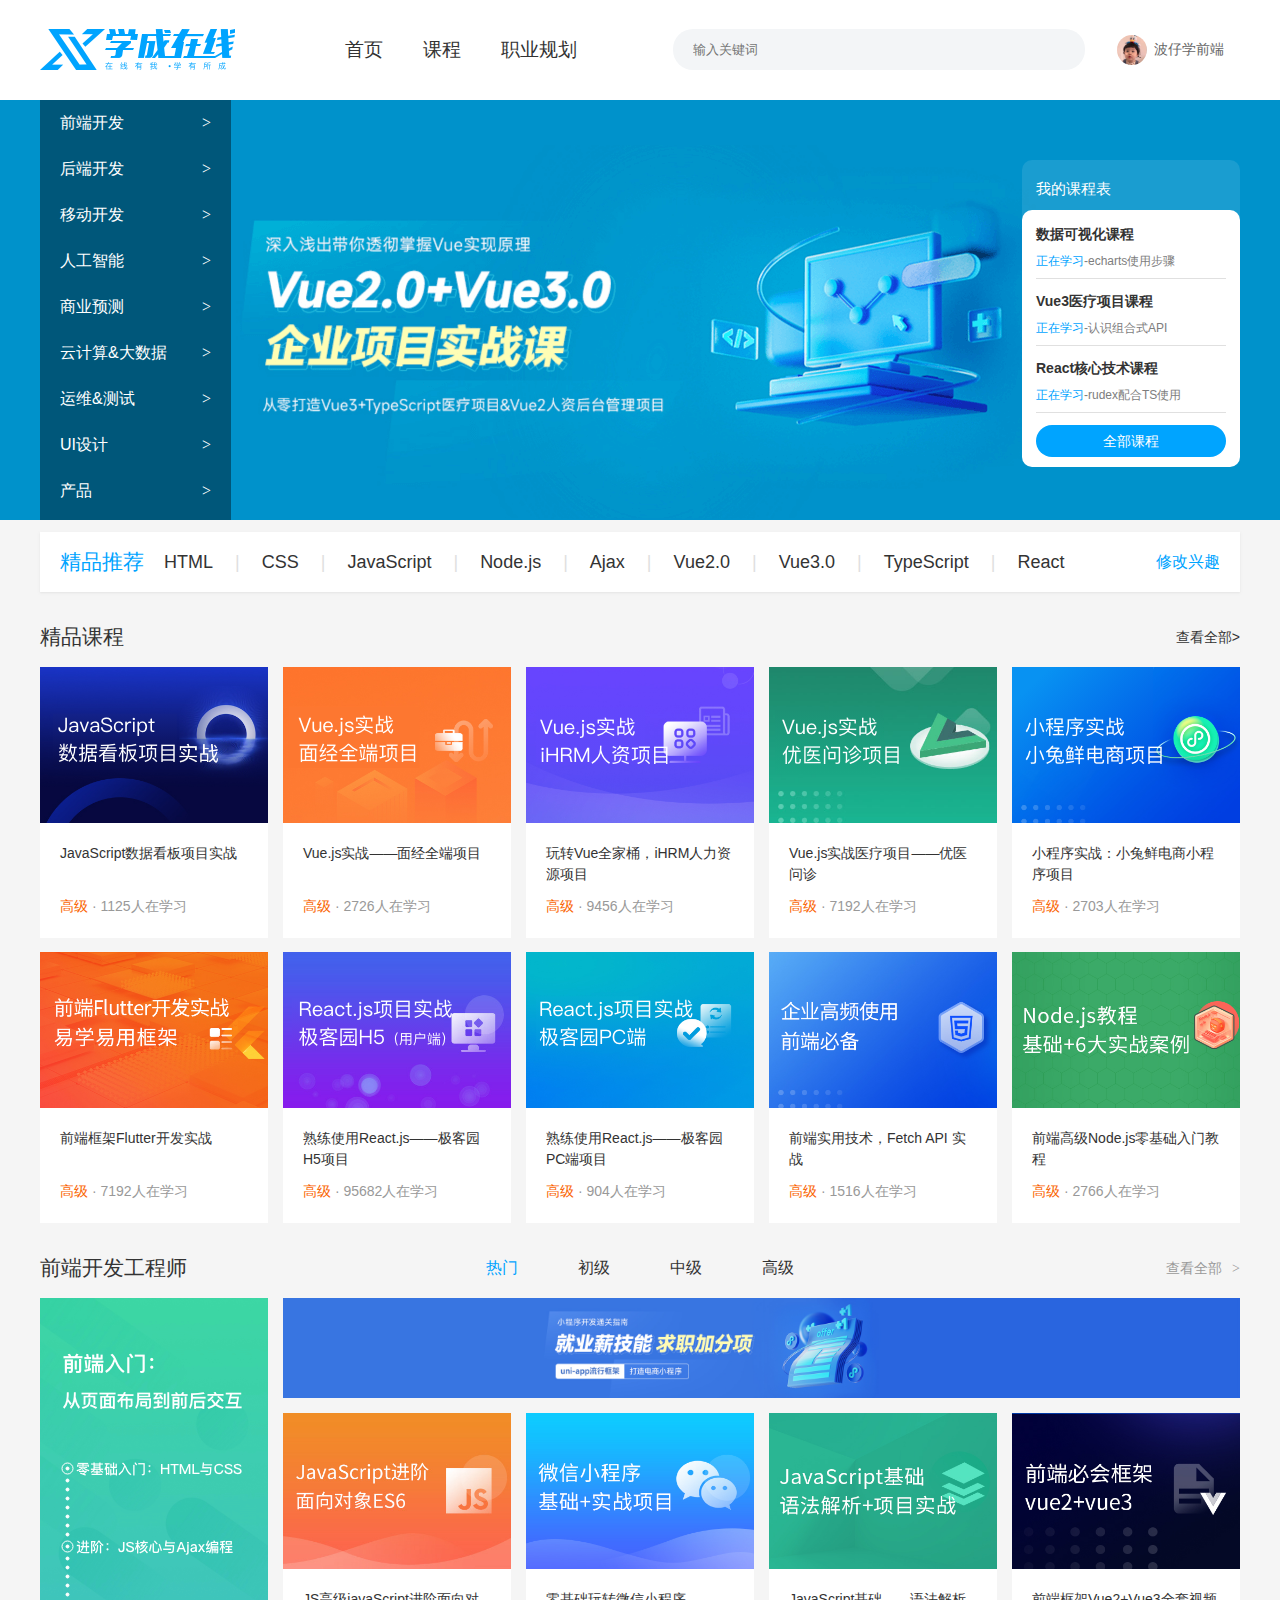
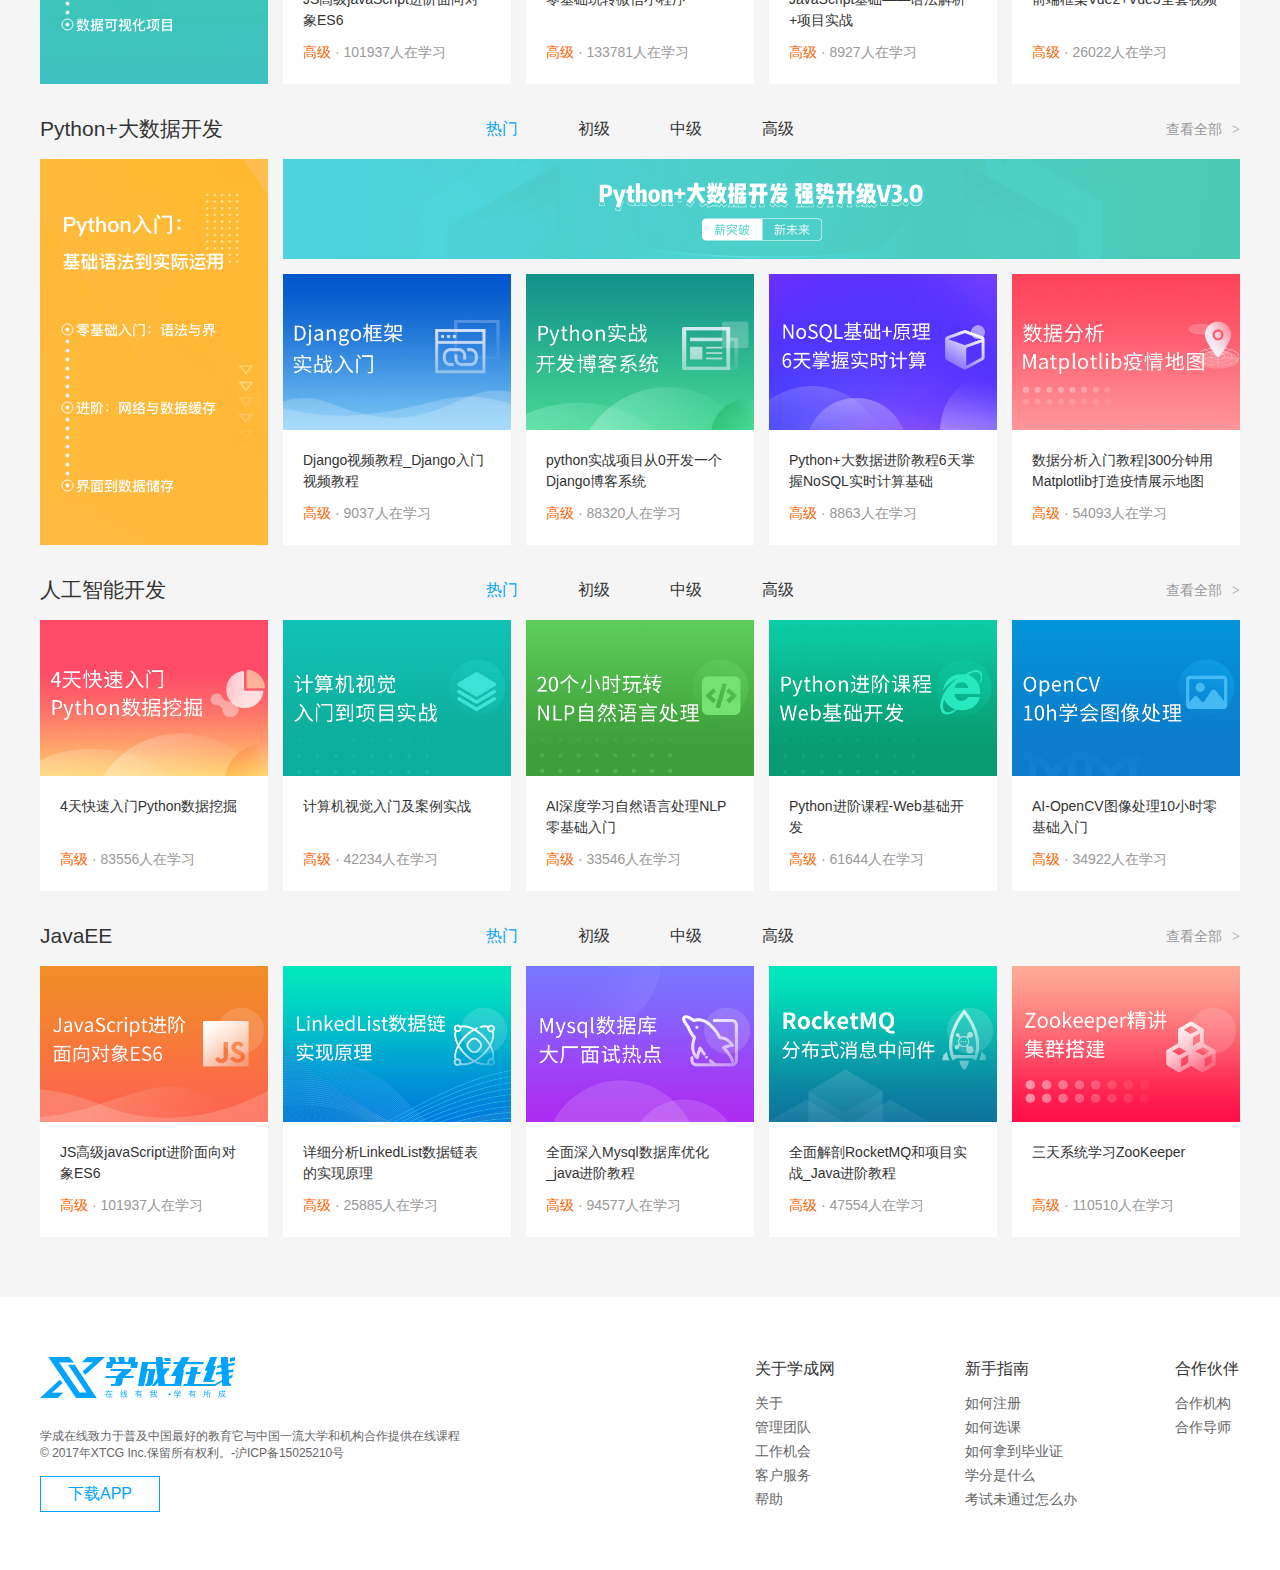
==== index.html @ 560c9ad5 "first commit" ====
<!DOCTYPE html>
<html lang="en">
  <head>
    <meta charset="UTF-8" />
    <meta name="viewport" content="width=device-width, initial-scale=1.0" />
    <title>学成在线（Flex版本）</title>
    <link rel="stylesheet" href="./css/base.css" />
    <link rel="stylesheet" href="./css/index.css" />
  </head>
  <body>
    <!-- header -->
    <div class="header">
      <div class="w">
        <div class="logo">
          <h1>
            <a href="#">学成在线</a>
          </h1>
        </div>
        <div class="nav">
          <ul>
            <li><a href="#">首页</a></li>
            <li><a href="#">课程</a></li>
            <li><a href="#">职业规划</a></li>
          </ul>
        </div>
        <div class="search">
          <input type="text" placeholder="输入关键词" />
        </div>
        <div class="user">
          <img src="./uploads/user.png" alt="" />
          <a href="#">波仔学前端</a>
        </div>
      </div>
    </div>

    <!-- banner -->
    <div class="banner">
      <div class="w">
        <div class="banner-l">
          <ul>
            <li>
              <a href="#">前端开发<span>&gt;</span></a>
            </li>
            <li>
              <a href="#">后端开发<span>&gt;</span></a>
            </li>
            <li>
              <a href="#">移动开发<span>&gt;</span></a>
            </li>
            <li>
              <a href="#">人工智能<span>&gt;</span></a>
            </li>
            <li>
              <a href="#">商业预测<span>&gt;</span></a>
            </li>
            <li>
              <a href="#">云计算&大数据<span>&gt;</span></a>
            </li>
            <li>
              <a href="#">运维&测试<span>&gt;</span></a>
            </li>
            <li>
              <a href="#">UI设计<span>&gt;</span></a>
            </li>
            <li>
              <a href="#">产品<span>&gt;</span></a>
            </li>
          </ul>
        </div>
        <div class="banner-r">
          <h4>我的课程表</h4>
          <div class="banner-ke">
            <ul>
              <li>
                <a href="#">数据可视化课程</a>
                <p><span>正在学习</span>-echarts使用步骤</p>
              </li>
              <li>
                <a href="#">Vue3医疗项目课程 </a>
                <p><span>正在学习</span>-认识组合式API</p>
              </li>
              <li>
                <a href="#">React核心技术课程</a>
                <p><span>正在学习</span>-rudex配合TS使用</p>
              </li>
            </ul>
            <a href="#" class="ke-all">全部课程</a>
          </div>
        </div>
      </div>
    </div>

    <!-- recommend -->
    <div class="recommend w">
      <h3>精品推荐</h3>
      <ul>
        <li><a href="#">HTML</a><span>|</span></li>
        <li><a href="#">CSS</a><span>|</span></li>
        <li><a href="#">JavaScript</a><span>|</span></li>
        <li><a href="#">Node.js</a><span>|</span></li>
        <li><a href="#">Ajax</a><span>|</span></li>
        <li><a href="#">Vue2.0</a><span>|</span></li>
        <li><a href="#">Vue3.0</a><span>|</span></li>
        <li><a href="#">TypeScript</a><span>|</span></li>
        <li><a href="#">React</a></li>
      </ul>
      <a href="#" class="recommend-mod">修改兴趣</a>
    </div>

    <!-- goods -->
    <div class="goods w">
      <div class="hd">
        <h2>精品课程</h2>
        <a href="#">查看全部<span>&gt;</span></a>
      </div>
      <div class="bd">
        <ul>
          <li>
            <a href="#">
              <img src="./uploads/course01.png" alt="" />
              <h3>JavaScript数据看板项目实战</h3>
              <p><span>高级</span> · 1125人在学习</p>
            </a>
          </li>
          <li>
            <a href="#">
              <img src="./uploads/course02.png" alt="" />
              <h3>Vue.js实战——面经全端项目</h3>
              <p><span>高级</span> · 2726人在学习</p>
            </a>
          </li>
          <li>
            <a href="#">
              <img src="./uploads/course03.png" alt="" />
              <h3>玩转Vue全家桶，iHRM人力资源项目</h3>
              <p><span>高级</span> · 9456人在学习</p>
            </a>
          </li>
          <li>
            <a href="#">
              <img src="./uploads/course04.png" alt="" />
              <h3>Vue.js实战医疗项目——优医问诊</h3>
              <p><span>高级</span> · 7192人在学习</p>
            </a>
          </li>
          <li>
            <a href="#">
              <img src="./uploads/course05.png" alt="" />
              <h3>小程序实战：小兔鲜电商小程序项目</h3>
              <p><span>高级</span> · 2703人在学习</p>
            </a>
          </li>
          <li>
            <a href="#">
              <img src="./uploads/course06.png" alt="" />
              <h3>前端框架Flutter开发实战</h3>
              <p><span>高级</span> · 7192人在学习</p>
            </a>
          </li>
          <li>
            <a href="#">
              <img src="./uploads/course07.png" alt="" />
              <h3>熟练使用React.js——极客园H5项目</h3>
              <p><span>高级</span> · 95682人在学习</p>
            </a>
          </li>
          <li>
            <a href="#">
              <img src="./uploads/course08.png" alt="" />
              <h3>熟练使用React.js——极客园PC端项目</h3>
              <p><span>高级</span> · 904人在学习</p>
            </a>
          </li>
          <li>
            <a href="#">
              <img src="./uploads/course09.png" alt="" />
              <h3>前端实用技术，Fetch API 实战</h3>
              <p><span>高级</span> · 1516人在学习</p>
            </a>
          </li>
          <li>
            <a href="#">
              <img src="./uploads/course10.png" alt="" />
              <h3>前端高级Node.js零基础入门教程</h3>
              <p><span>高级</span> · 2766人在学习</p>
            </a>
          </li>
        </ul>
      </div>
    </div>

    <!-- web -->
    <div class="web w">
      <div class="hd">
        <h2>前端开发工程师</h2>
        <ul>
          <li><a href="#" class="active">热门</a></li>
          <li><a href="#">初级</a></li>
          <li><a href="#">中级</a></li>
          <li><a href="#">高级</a></li>
        </ul>
        <a href="#" class="see-all">查看全部<span>&gt;</span></a>
      </div>
      <div class="bd">
        <div class="bd-l">
          <img src="./uploads/web_left.png" alt="" />
        </div>
        <div class="bd-r">
          <div class="bd-r-t">
            <img src="./uploads/web_top.png" alt="" />
          </div>
          <div class="bd-r-b">
            <ul>
              <li>
                <a href="#">
                  <img src="./uploads/web01.png" alt="" />
                  <h3>JS高级javaScript进阶面向对象ES6</h3>
                  <p><span>高级</span> · 101937人在学习</p>
                </a>
              </li>
              <li>
                <a href="#">
                  <img src="./uploads/web02.png" alt="" />
                  <h3>零基础玩转微信小程序</h3>
                  <p><span>高级</span> · 133781人在学习</p>
                </a>
              </li>
              <li>
                <a href="#">
                  <img src="./uploads/web03.png" alt="" />
                  <h3>JavaScript基础——语法解析+项目实战</h3>
                  <p><span>高级</span> · 8927人在学习</p>
                </a>
              </li>
              <li>
                <a href="#">
                  <img src="./uploads/web04.png" alt="" />
                  <h3>前端框架Vue2+Vue3全套视频</h3>
                  <p><span>高级</span> · 26022人在学习</p>
                </a>
              </li>
            </ul>
          </div>
        </div>
      </div>
    </div>

    <!-- python -->
    <div class="python w">
      <div class="hd">
        <h2>Python+大数据开发</h2>
        <ul>
          <li><a href="#" class="active">热门</a></li>
          <li><a href="#">初级</a></li>
          <li><a href="#">中级</a></li>
          <li><a href="#">高级</a></li>
        </ul>
        <a href="#" class="see-all">查看全部<span>&gt;</span></a>
      </div>
      <div class="bd">
        <div class="bd-l">
          <img src="./uploads/python_left.png" alt="" />
        </div>
        <div class="bd-r">
          <div class="bd-r-t">
            <img src="./uploads/python_top.png" alt="" />
          </div>
          <div class="bd-r-b">
            <ul>
              <li>
                <a href="#">
                  <img src="./uploads/python01.png" alt="" />
                  <h3>Django视频教程_Django入门视频教程</h3>
                  <p><span>高级</span> · 9037人在学习</p>
                </a>
              </li>
              <li>
                <a href="#">
                  <img src="./uploads/python02.png" alt="" />
                  <h3>python实战项目从0开发一个Django博客系统</h3>
                  <p><span>高级</span> · 88320人在学习</p>
                </a>
              </li>
              <li>
                <a href="#">
                  <img src="./uploads/python03.png" alt="" />
                  <h3>Python+大数据进阶教程6天掌握NoSQL实时计算基础</h3>
                  <p><span>高级</span> · 8863人在学习</p>
                </a>
              </li>
              <li>
                <a href="#">
                  <img src="./uploads/python04.png" alt="" />
                  <h3>数据分析入门教程|300分钟用Matplotlib打造疫情展示地图</h3>
                  <p><span>高级</span> · 54093人在学习</p>
                </a>
              </li>
            </ul>
          </div>
        </div>
      </div>
    </div>

    <!-- ai -->
    <div class="ai w">
      <div class="hd">
        <h2>人工智能开发</h2>
        <ul>
          <li><a href="#" class="active">热门</a></li>
          <li><a href="#">初级</a></li>
          <li><a href="#">中级</a></li>
          <li><a href="#">高级</a></li>
        </ul>
        <a href="#" class="see-all">查看全部<span>&gt;</span></a>
      </div>
      <div class="bd">
        <div class="bd-r-b">
          <ul>
            <li>
              <a href="#">
                <img src="./uploads/ai01.png" alt="" />
                <h3>4天快速入门Python数据挖掘</h3>
                <p><span>高级</span> · 83556人在学习</p>
              </a>
            </li>
            <li>
              <a href="#">
                <img src="./uploads/ai02.png" alt="" />
                <h3>计算机视觉入门及案例实战</h3>
                <p><span>高级</span> · 42234人在学习</p>
              </a>
            </li>
            <li>
              <a href="#">
                <img src="./uploads/ai03.png" alt="" />
                <h3>AI深度学习自然语言处理NLP零基础入门</h3>
                <p><span>高级</span> · 33546人在学习</p>
              </a>
            </li>
            <li>
              <a href="#">
                <img src="./uploads/ai05.png" alt="" />
                <h3>Python进阶课程-Web基础开发</h3>
                <p><span>高级</span> · 61644人在学习</p>
              </a>
            </li>
            <li>
              <a href="#">
                <img src="./uploads/ai06.png" alt="" />
                <h3>AI-OpenCV图像处理10小时零基础入门</h3>
                <p><span>高级</span> · 34922人在学习</p>
              </a>
            </li>
          </ul>
        </div>
      </div>
    </div>

    <!-- java -->
    <div class="java w">
      <div class="hd">
        <h2>JavaEE</h2>
        <ul>
          <li><a href="#" class="active">热门</a></li>
          <li><a href="#">初级</a></li>
          <li><a href="#">中级</a></li>
          <li><a href="#">高级</a></li>
        </ul>
        <a href="#" class="see-all">查看全部<span>&gt;</span></a>
      </div>
      <div class="bd">
        <div class="bd-r-b">
          <ul>
            <li>
              <a href="#">
                <img src="./uploads/web01.png" alt="" />
                <h3>JS高级javaScript进阶面向对象ES6</h3>
                <p><span>高级</span> · 101937人在学习</p>
              </a>
            </li>
            <li>
              <a href="#">
                <img src="./uploads/java02.png" alt="" />
                <h3>详细分析LinkedList数据链表的实现原理</h3>
                <p><span>高级</span> · 25885人在学习</p>
              </a>
            </li>
            <li>
              <a href="#">
                <img src="./uploads/java03.png" alt="" />
                <h3>全面深入Mysql数据库优化_java进阶教程</h3>
                <p><span>高级</span> · 94577人在学习</p>
              </a>
            </li>
            <li>
              <a href="#">
                <img src="./uploads/java04.png" alt="" />
                <h3>全面解剖RocketMQ和项目实战_Java进阶教程</h3>
                <p><span>高级</span> · 47554人在学习</p>
              </a>
            </li>
            <li>
              <a href="#">
                <img src="./uploads/java05.png" alt="" />
                <h3>三天系统学习ZooKeeper</h3>
                <p><span>高级</span> · 110510人在学习</p>
              </a>
            </li>
          </ul>
        </div>
      </div>
    </div>

    <!-- footer -->
    <div class="footer">
      <div class="w">
        <div class="footer-l">
          <img src="./images/logo.png" alt="" />
          <p>
            学成在线致力于普及中国最好的教育它与中国一流大学和机构合作提供在线课程
            <br />
            © 2017年XTCG Inc.保留所有权利。-沪ICP备15025210号
          </p>
          <a href="#">下载APP</a>
        </div>
        <div class="footer-r">
          <dl>
            <dt>关于学成网</dt>
            <dd><a href="#">关于</a></dd>
            <dd><a href="#">管理团队</a></dd>
            <dd><a href="#">工作机会</a></dd>
            <dd><a href="#">客户服务</a></dd>
            <dd><a href="#">帮助</a></dd>
          </dl>
          <dl>
            <dt>新手指南</dt>
            <dd><a href="#">如何注册</a></dd>
            <dd><a href="#">如何选课</a></dd>
            <dd><a href="#">如何拿到毕业证</a></dd>
            <dd><a href="#">学分是什么</a></dd>
            <dd><a href="#">考试未通过怎么办</a></dd>
          </dl>
          <dl>
            <dt><a href="#">合作伙伴</a></dt>
            <dd><a href="#">合作机构</a></dd>
            <dd><a href="#">合作导师</a></dd>
          </dl>
        </div>
      </div>
    </div>
  </body>
</html>
---- css/base.css ----
* {
    margin: 0;
    padding: 0;
    box-sizing: border-box;
}

li {
    list-style: none;
}

body {
    font: 14px/1.5 "Microsoft Yahei", "Hiragino Sans GB", "Heiti SC", "WenQuanYi Micro Hei", sans-serif;
    color: #333;
    background-color: #f5f5f5;
}

a {
    color: #333;
    text-decoration: none;
}

.clearfix::after {
    content: '';
    display: block;
    clear: both;
}

i,
em {
    font-style: normal;
}

h1,
h2,
h3,
h4,
h5,
h6 {
    font-weight: normal;
}
---- css/index.css ----
/* 版心 */
.w {
    width: 1200px;
    margin: 0 auto;
}

/* header */
.header {
    height: 100px;
    background-color: #fff;
    padding-top: 29px;
}
.header .w {
    display: flex;
}

.logo a {
    display: block;
    width: 195px;
    height: 41px;
    background: url(../images/logo.png) no-repeat;
    /* 隐藏logo文字 */
    /* text-indent: -9999px;
    overflow: hidden; */
    font-size: 0;
}
.nav ul {
    display: flex;
    /* 102-24=78 */
    margin-left: 78px;
    margin-right: 88px;
}

.nav li a {
    display: block;
    height: 41px;
    line-height: 41px;
    font-size: 19px;
    padding: 0 8px;
    margin-left: 24px;
}
.nav li a:hover {
    border-bottom: 2px solid #00a4ff;
}
.search input {
    width: 412px;
    height: 41px;
    background-color: #f3f5f7;
    border: 0;
    outline: 0;
    padding-left: 20px;
    border-radius: 20px;
}

.user {
    display: flex;
    align-items: center;
}
.user img {
    height: 30px;
    margin-left: 32px;
    margin-right: 7px;
}
.user a {
    color: #666;
}

.banner {
    height: 420px;
    background-color: #0092cb;
}
.banner .w {
    height: 100%;
    background: url(../uploads/banner.png) no-repeat;
    display: flex;
    justify-content: space-between;
}

.banner-l {
    width: 191px;
    height: 100%;
    background-color: rgba(0, 0, 0, .4);
    padding: 0 20px;
}

.banner-l li {
    height: 46px;
    line-height: 46px;
    font-size: 16px;
}
.banner-l li a {
    color: #fff;
    display: flex;
    justify-content: space-between;
}
.banner-l li a:hover {
    color: #00a4ff;
}
.banner-l li a span {
    font-family: 'simsun';
}

.banner-r {
    float: right;
    width: 218px;
    height: 305px;
    background-color: rgba(255, 255, 255, .1);
    margin-top: 60px;
    /* padding: 18px 14px 0; */
    border-radius: 10px;
}

.banner-r h4 {
    color: #fff;
    font-size: 15px;
    /* height: 48px; */
    /* line-height: 20px; */
    padding-top: 18px;
    padding-left: 14px;
    margin-bottom: 9px;
}

.banner-ke {
    /* width: 218px; */
    height: 257px;
    background-color: #fff;
    padding: 14px 14px 0;
    border-radius: 10px;
}

.banner-ke li {
    /* height: 61px; */
    padding-bottom: 9px;
    border-bottom: 1px solid #e0e0e0;
    margin-bottom: 12px;
}

.banner-ke li a {
    /* color: #333; */
    /* font-size: 14px; */
    font-weight: 700;
    /* line-height: 20px; */
}

.banner-ke li p {
    color: #7d7d7d;
    font-size: 12px;
    line-height: 16px;
    margin-top: 8px;
}

.banner-ke li p span {
    color: #00a4ff;
}

.banner-ke a.ke-all {
    display: block;
    /* width: 190px; */
    height: 32px;
    background-color: #00a4ff;
    color: #fff;
    font-size: 14px;
    text-align: center;
    line-height: 32px;
    border-radius: 16px;
}

.recommend {
    height: 60px;
    background-color: #fff;
    box-shadow: 0px 1px 2px 0px rgba(211, 211, 211, 0.5);
    margin-top: 12px;
    padding: 0 20px;
    display: flex;
    justify-content: space-between;
    align-items: center;
    font-size: 18px;
}
.recommend h3 {
    color: #00a4ff;
    margin-right: 20px;
}
.recommend ul {
    flex: 1;
    display: flex;
}
.recommend li span {
    color: #e0e0e0;
    margin: 0 22px;
}
.recommend-mod {
    color: #00a4ff;
    font-size: 16px;
}

.goods,
.web,
.python,
.ai,
.java {
    margin-top: 15px;
}

/* .goods {
    height: 616px;
    background-color: skyblue;
} */
.hd {
    height: 60px;
    /* background-color: pink; */
    display: flex;
    justify-content: space-between;
    align-items: center;
}
.hd h2 {
    font-size: 21px;
    /* 固定宽度，配合flex将hd导航居中 */
    width: 228px;
}
.hd .see-all {
    color: #999;
    /* 固定宽度，配合flex将hd导航居中 */
    width: 228px;
    text-align: right;
}
.hd .see-all span {
    margin-left: 10px;
    font-family: 'simsun';
}
/* .bd {
    height: 556px;
    background-color: skyblue;
} */
.bd ul {
    display: flex;
    flex-wrap: wrap;
    justify-content: space-between;
}

.bd li {
    width: 228px;
    height: 271px;
    background-color: #fff;
    /* margin-right: 14px; */
    /* 清除img空格 */
    font-size: 0;
}

.bd li a {
    display: block;
    /* width: 228px; */
    height: 271px;
}

.bd li h3 {
    /* 给h3一个高度，无论几行，它的高度固定，不会影响布局 */
    height: 40px;
    font-size: 14px;
    margin: 20px 20px 13px;
}

.bd li p {
    color: #999;
    font-size: 14px;
    margin-left: 20px;
}

.bd li p span {
    color: #fa6400;
}

.hd ul {
    display: flex;
}
.hd li a {
    font-size: 16px;
    margin: 0 30px;
}
.hd li a.active {
    color: #00a4ff;
}
.bd {
    display: flex;
    justify-content: space-between;
}
.bd-l {
    width: 228px;
    height: 386px;
    /* background-color: pink; */
}
.bd-r {
    width: 957px;
    height: 386px;
    /* background-color: skyblue; */
}
.bd-r-t {
    height: 100px;
    /* background-color: pink; */
    margin-bottom: 15px;
}

.goods .bd ul {
    height: 556px;
    align-content: space-between;
}

.ai .bd ul,
.java .bd ul {
    width: 1200px;
}

.footer {
    height: 273px;
    background-color: #fff;
    margin-top: 60px;
    padding-top: 60px;
}
.footer .w {
    display: flex;
    justify-content: space-between;
}

.footer-l p {
    color: #666;
    font-size: 12px;
    line-height: 17px;
    margin: 24px 0 14px 0;
}
.footer-l a {
    display: block;
    width: 120px;
    height: 36px;
    border: 1px solid #00a4ff;
    text-align: center;
    line-height: 34px;
    font-size: 16px;
    color: #00a4ff;
}
.footer-r {
    display: flex;
}
.footer-r dl {
    width: 210px;
}
.footer-r dl:last-child {
    width: 65px;
}
.footer-r dt {
    font-size: 16px;
    margin-bottom: 10px;
}
.footer-r dd a {
    color: #666;
    line-height: 24px;
}
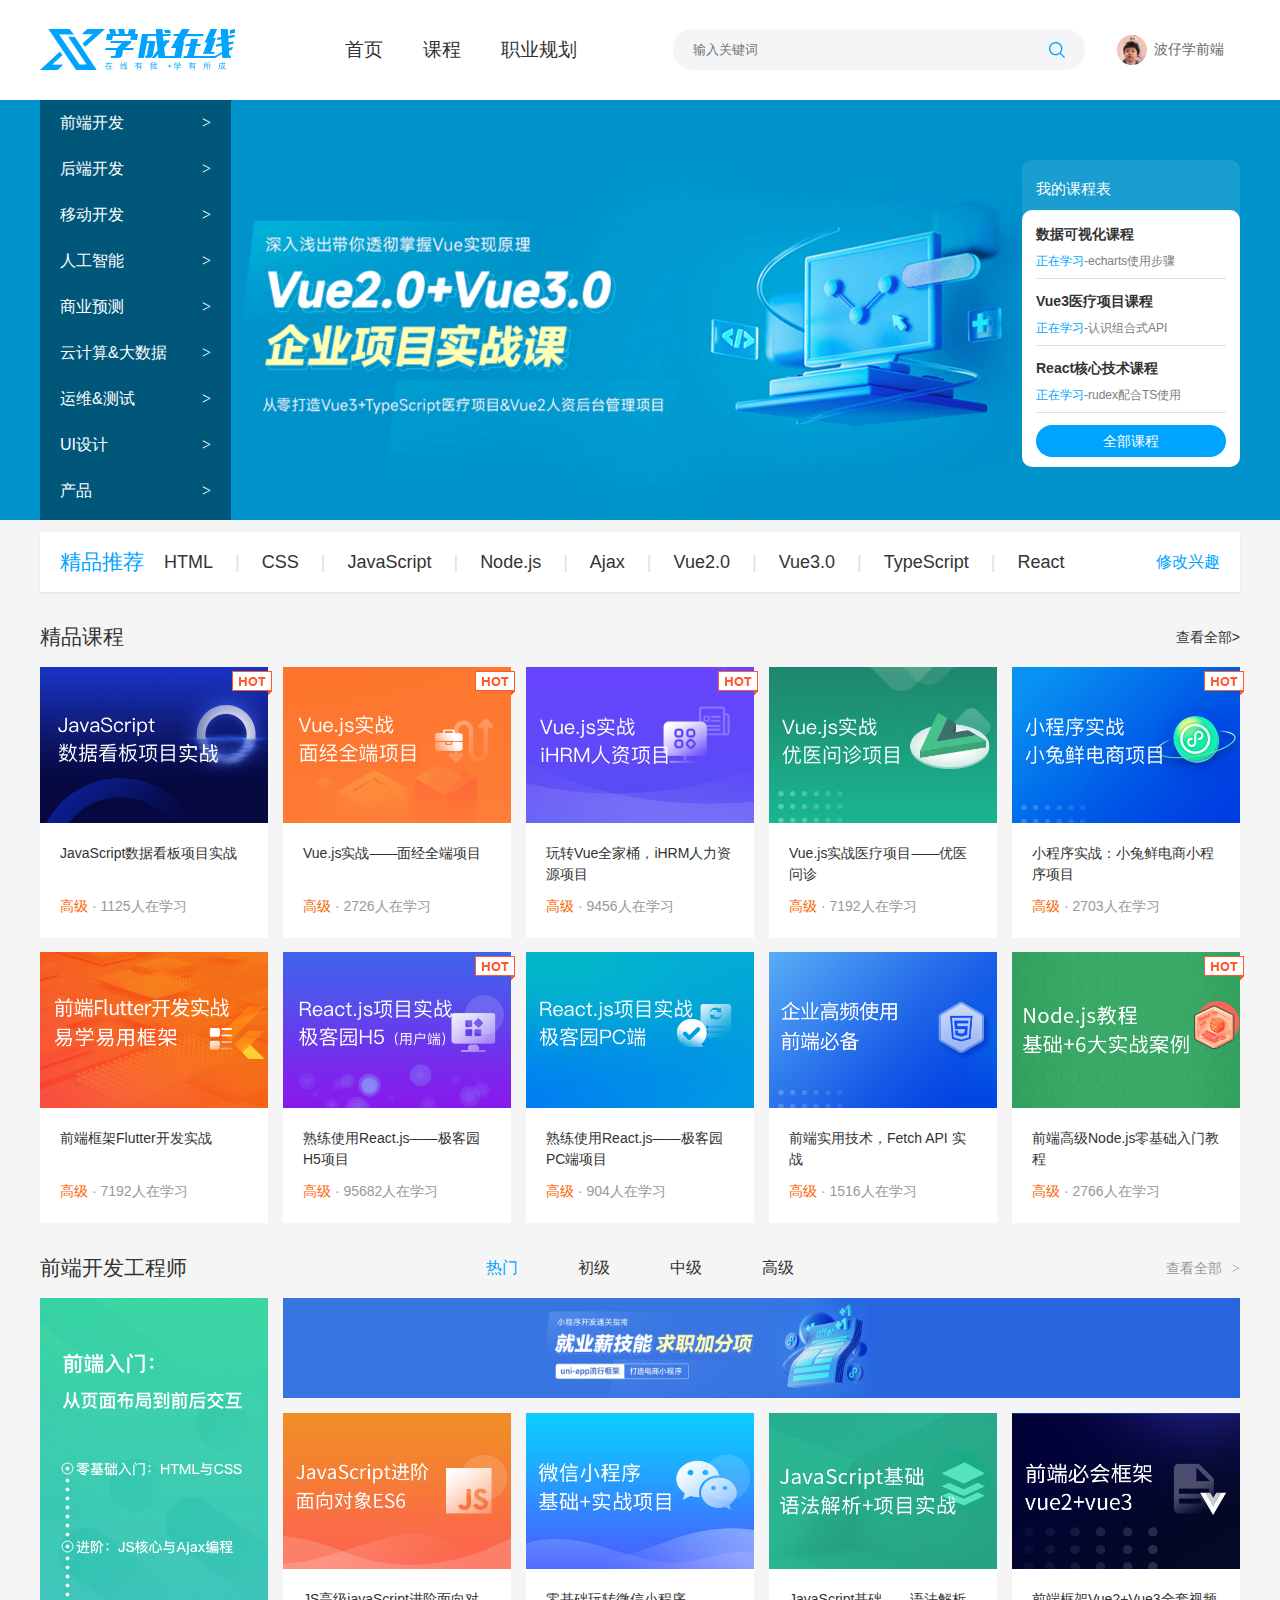
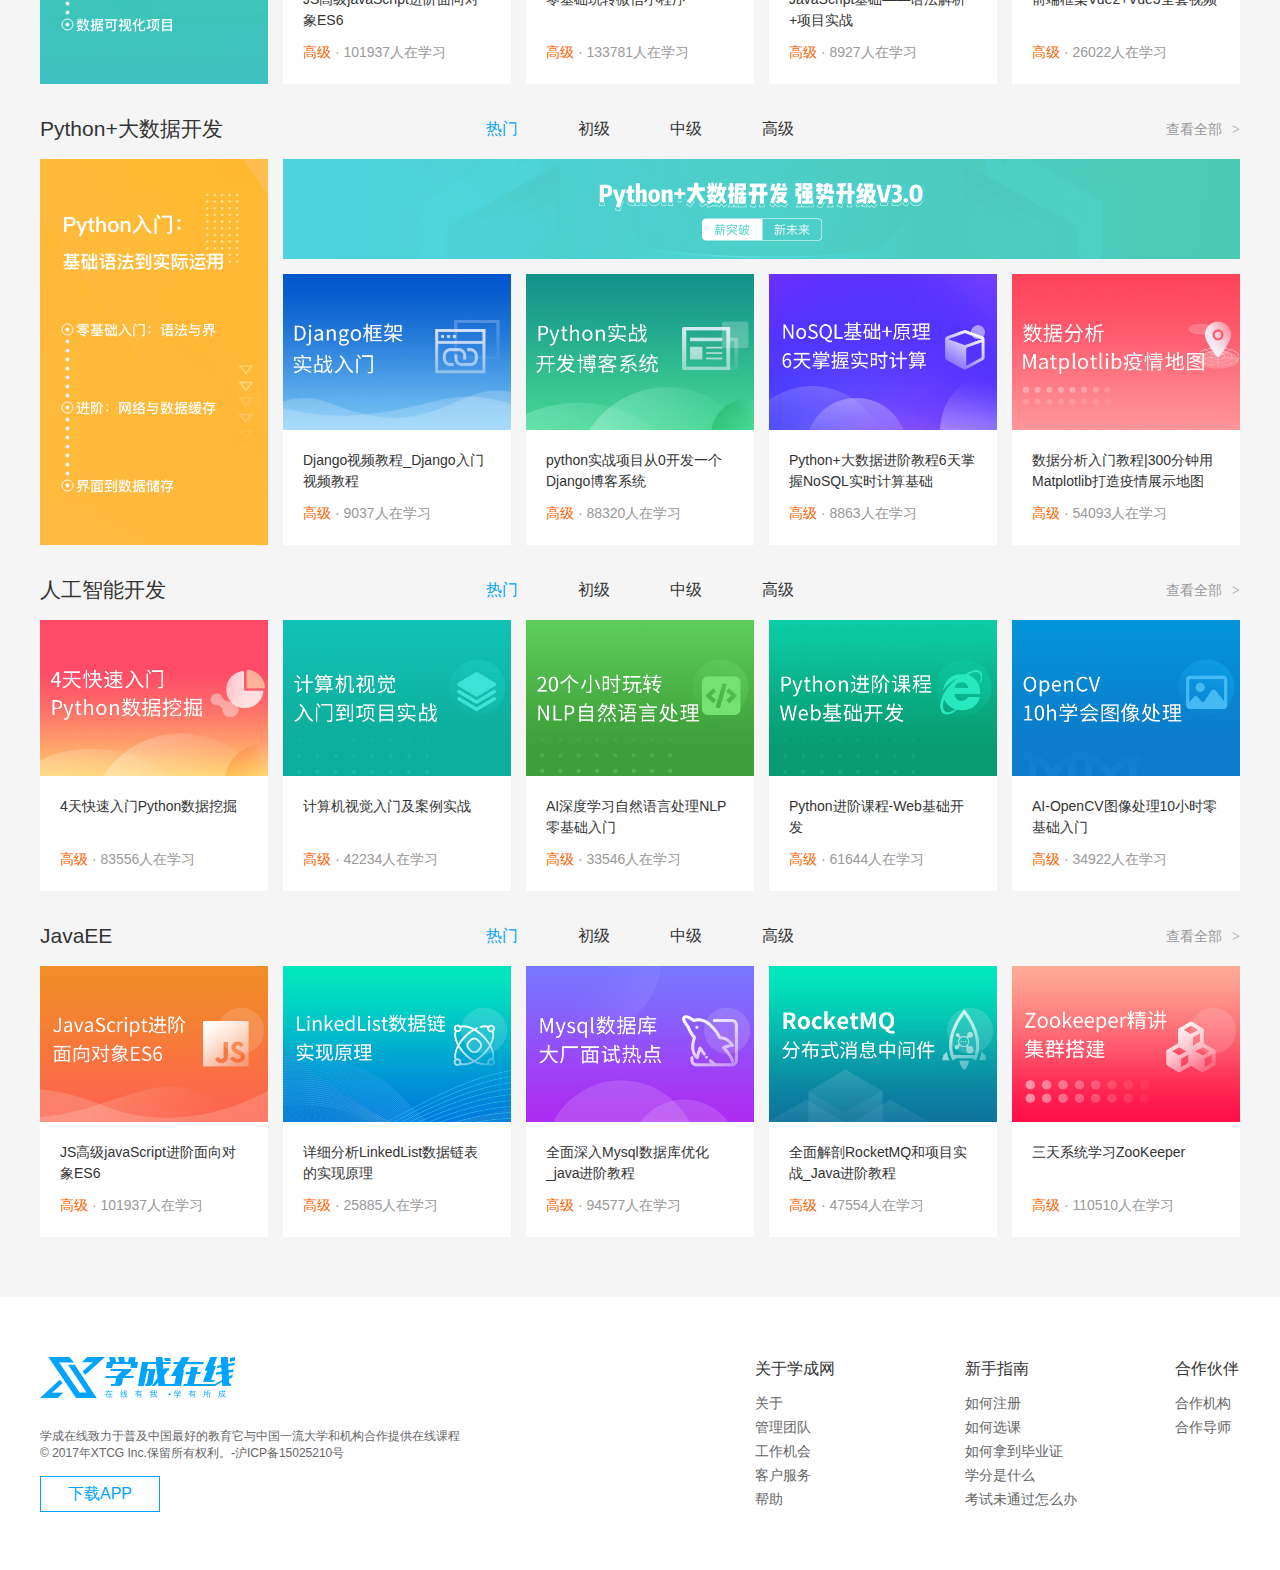
==== commit c6e8b8ea: "add hot tag" ====
--- a/index.html
+++ b/index.html
@@ -25,6 +25,7 @@
         </div>
         <div class="search">
           <input type="text" placeholder="输入关键词" />
+          <button></button>
         </div>
         <div class="user">
           <img src="./uploads/user.png" alt="" />
@@ -120,6 +121,7 @@
               <img src="./uploads/course01.png" alt="" />
               <h3>JavaScript数据看板项目实战</h3>
               <p><span>高级</span> · 1125人在学习</p>
+              <i class="hot"></i>
             </a>
           </li>
           <li>
@@ -127,6 +129,7 @@
               <img src="./uploads/course02.png" alt="" />
               <h3>Vue.js实战——面经全端项目</h3>
               <p><span>高级</span> · 2726人在学习</p>
+              <i class="hot"></i>
             </a>
           </li>
           <li>
@@ -134,6 +137,7 @@
               <img src="./uploads/course03.png" alt="" />
               <h3>玩转Vue全家桶，iHRM人力资源项目</h3>
               <p><span>高级</span> · 9456人在学习</p>
+              <i class="hot"></i>
             </a>
           </li>
           <li>
@@ -148,6 +152,7 @@
               <img src="./uploads/course05.png" alt="" />
               <h3>小程序实战：小兔鲜电商小程序项目</h3>
               <p><span>高级</span> · 2703人在学习</p>
+              <i class="hot"></i>
             </a>
           </li>
           <li>
@@ -162,6 +167,7 @@
               <img src="./uploads/course07.png" alt="" />
               <h3>熟练使用React.js——极客园H5项目</h3>
               <p><span>高级</span> · 95682人在学习</p>
+              <i class="hot"></i>
             </a>
           </li>
           <li>
@@ -183,6 +189,7 @@
               <img src="./uploads/course10.png" alt="" />
               <h3>前端高级Node.js零基础入门教程</h3>
               <p><span>高级</span> · 2766人在学习</p>
+              <i class="hot"></i>
             </a>
           </li>
         </ul>
--- a/css/index.css
+++ b/css/index.css
@@ -42,6 +42,7 @@
 .nav li a:hover {
     border-bottom: 2px solid #00a4ff;
 }
+
 .search input {
     width: 412px;
     height: 41px;
@@ -51,6 +52,18 @@
     padding-left: 20px;
     border-radius: 20px;
 }
+.search {
+    position: relative;
+}
+.search button {
+    position: absolute;
+    top: 13px;
+    right: 20px;
+    width: 16px;
+    height: 16px;
+    background: url(../images/search.png);
+    border: 0;
+}
 
 .user {
     display: flex;
@@ -238,6 +251,7 @@
 }
 
 .bd li {
+    position: relative;
     width: 228px;
     height: 271px;
     background-color: #fff;
@@ -251,6 +265,16 @@
     /* width: 228px; */
     height: 271px;
 }
+
+.bd li .hot {
+    position: absolute;
+    top: 4px;
+    right: -4px;
+    width: 40px;
+    height: 24px;
+    background: url(../images/hot.png);
+}
+
 
 .bd li h3 {
     /* 给h3一个高度，无论几行，它的高度固定，不会影响布局 */
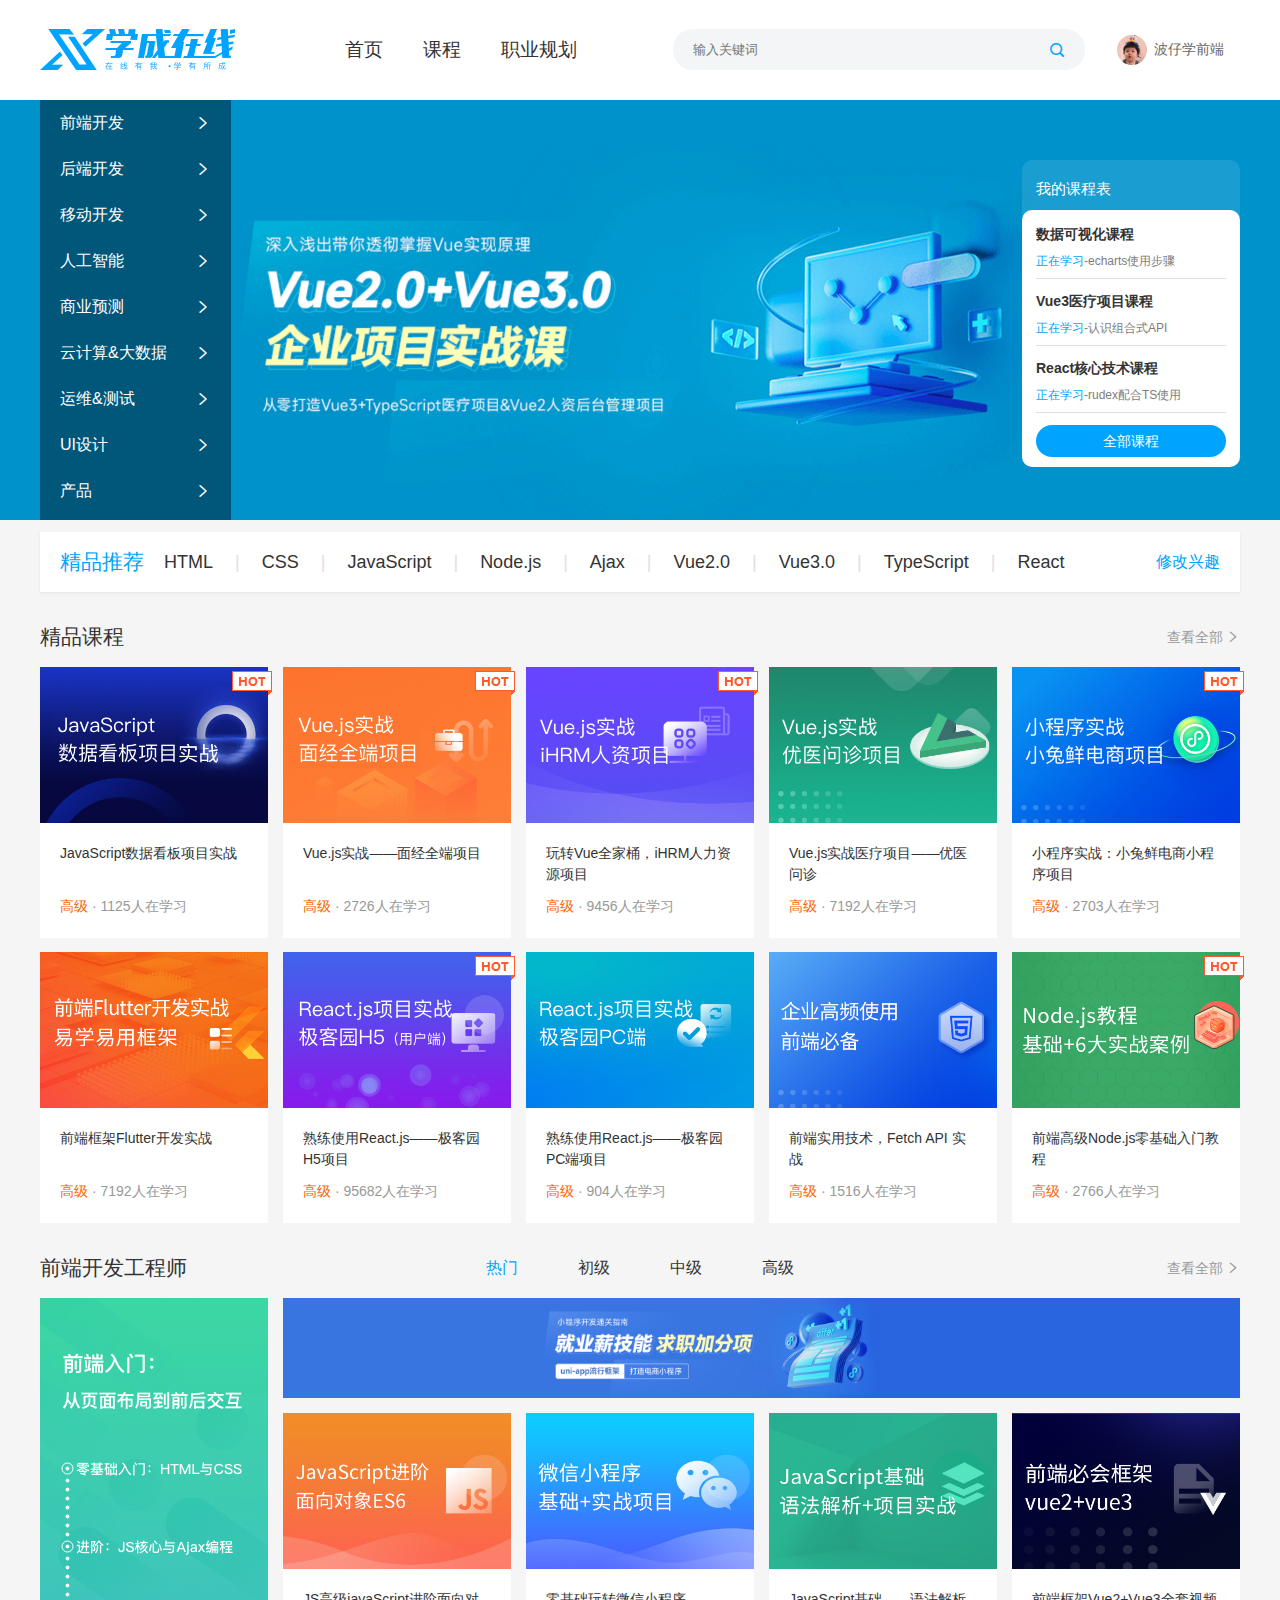
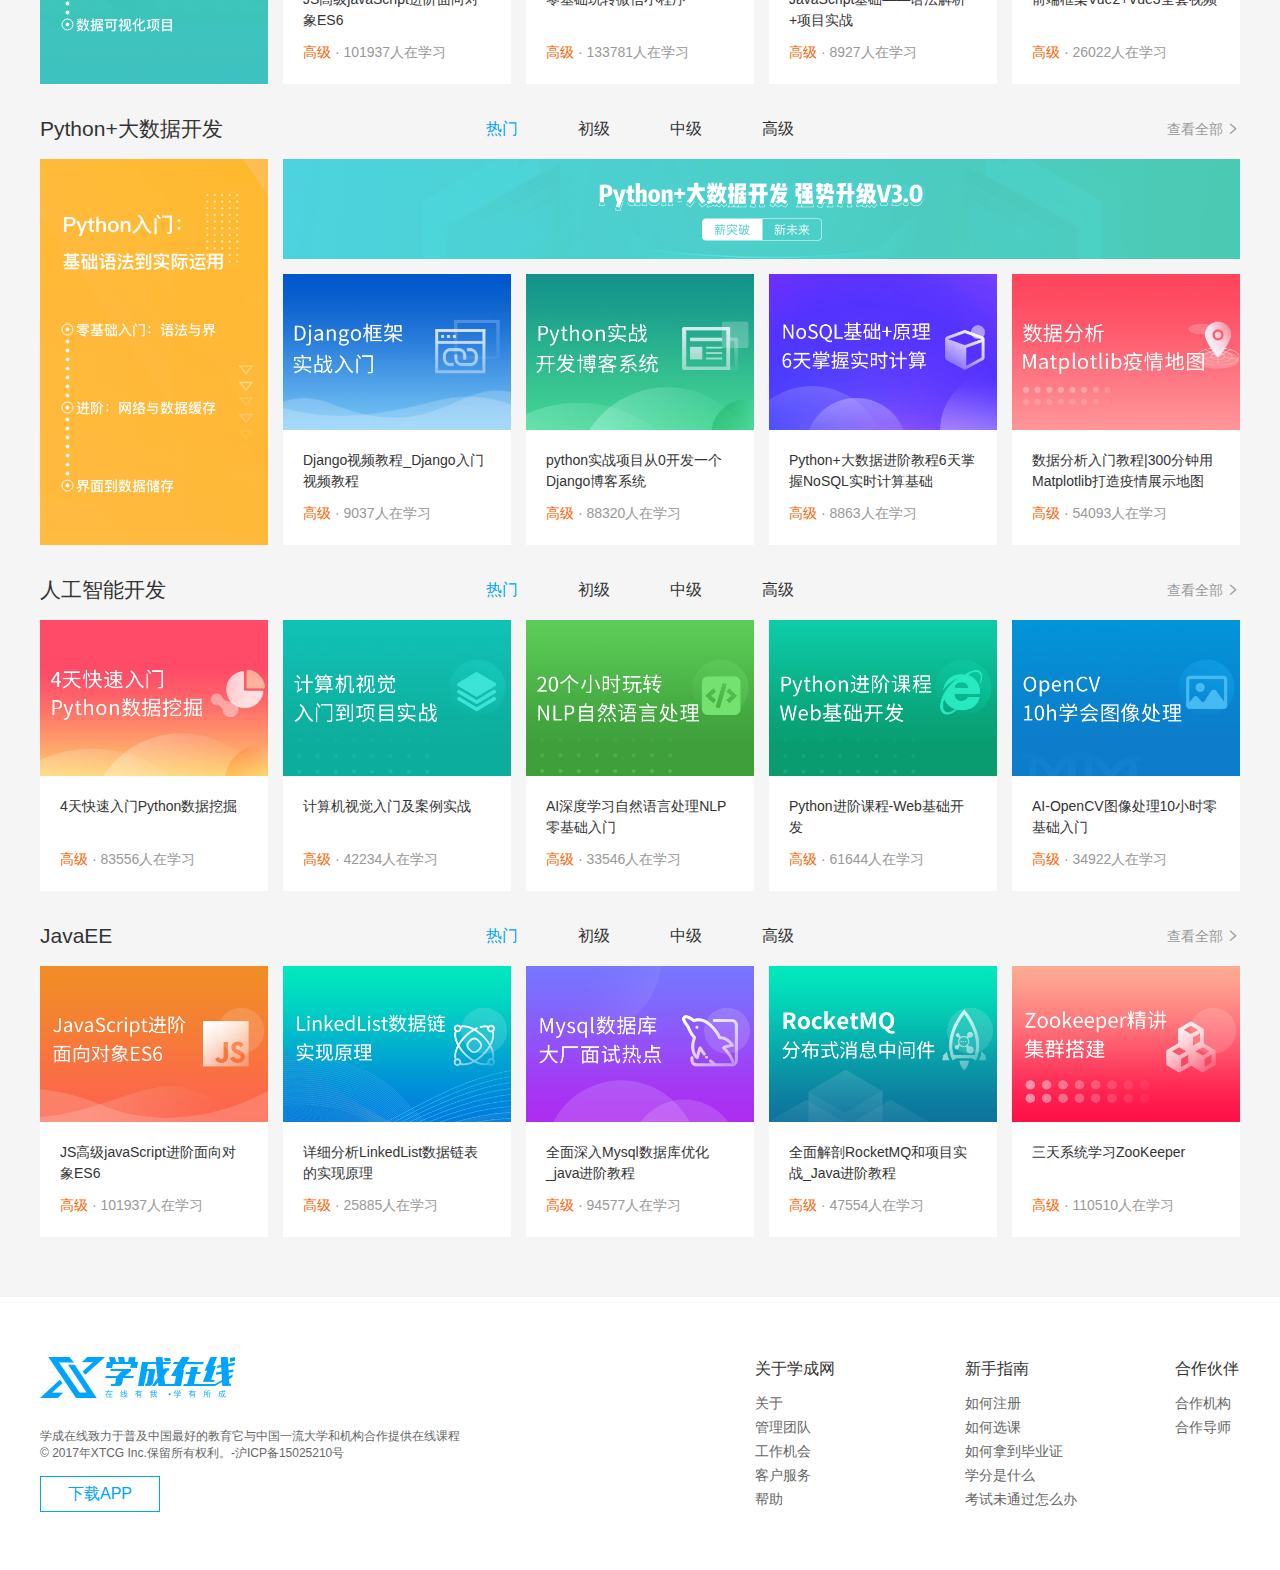
==== commit 342e712d: "inject iconfont icon" ====
--- a/index.html
+++ b/index.html
@@ -4,6 +4,8 @@
     <meta charset="UTF-8" />
     <meta name="viewport" content="width=device-width, initial-scale=1.0" />
     <title>学成在线（Flex版本）</title>
+    <!-- 引入字体图标 -->
+    <link rel="stylesheet" href="./fonts/iconfont.css" />
     <link rel="stylesheet" href="./css/base.css" />
     <link rel="stylesheet" href="./css/index.css" />
   </head>
@@ -25,7 +27,7 @@
         </div>
         <div class="search">
           <input type="text" placeholder="输入关键词" />
-          <button></button>
+          <button class="iconfont icon-fangdajing"></button>
         </div>
         <div class="user">
           <img src="./uploads/user.png" alt="" />
@@ -40,31 +42,51 @@
         <div class="banner-l">
           <ul>
             <li>
-              <a href="#">前端开发<span>&gt;</span></a>
-            </li>
-            <li>
-              <a href="#">后端开发<span>&gt;</span></a>
-            </li>
-            <li>
-              <a href="#">移动开发<span>&gt;</span></a>
-            </li>
-            <li>
-              <a href="#">人工智能<span>&gt;</span></a>
-            </li>
-            <li>
-              <a href="#">商业预测<span>&gt;</span></a>
-            </li>
-            <li>
-              <a href="#">云计算&大数据<span>&gt;</span></a>
-            </li>
-            <li>
-              <a href="#">运维&测试<span>&gt;</span></a>
-            </li>
-            <li>
-              <a href="#">UI设计<span>&gt;</span></a>
-            </li>
-            <li>
-              <a href="#">产品<span>&gt;</span></a>
+              <a href="#"
+                >前端开发<span class="iconfont icon-arrow-right-bold"></span
+              ></a>
+            </li>
+            <li>
+              <a href="#"
+                >后端开发<span class="iconfont icon-arrow-right-bold"></span
+              ></a>
+            </li>
+            <li>
+              <a href="#"
+                >移动开发<span class="iconfont icon-arrow-right-bold"></span
+              ></a>
+            </li>
+            <li>
+              <a href="#"
+                >人工智能<span class="iconfont icon-arrow-right-bold"></span
+              ></a>
+            </li>
+            <li>
+              <a href="#"
+                >商业预测<span class="iconfont icon-arrow-right-bold"></span
+              ></a>
+            </li>
+            <li>
+              <a href="#"
+                >云计算&大数据<span
+                  class="iconfont icon-arrow-right-bold"
+                ></span
+              ></a>
+            </li>
+            <li>
+              <a href="#"
+                >运维&测试<span class="iconfont icon-arrow-right-bold"></span
+              ></a>
+            </li>
+            <li>
+              <a href="#"
+                >UI设计<span class="iconfont icon-arrow-right-bold"></span
+              ></a>
+            </li>
+            <li>
+              <a href="#"
+                >产品<span class="iconfont icon-arrow-right-bold"></span
+              ></a>
             </li>
           </ul>
         </div>
@@ -112,7 +134,9 @@
     <div class="goods w">
       <div class="hd">
         <h2>精品课程</h2>
-        <a href="#">查看全部<span>&gt;</span></a>
+        <a href="#" class="see-all"
+          >查看全部<span class="iconfont icon-arrow-right-bold"></span
+        ></a>
       </div>
       <div class="bd">
         <ul>
@@ -206,7 +230,9 @@
           <li><a href="#">中级</a></li>
           <li><a href="#">高级</a></li>
         </ul>
-        <a href="#" class="see-all">查看全部<span>&gt;</span></a>
+        <a href="#" class="see-all"
+          >查看全部<span class="iconfont icon-arrow-right-bold"></span
+        ></a>
       </div>
       <div class="bd">
         <div class="bd-l">
@@ -262,7 +288,9 @@
           <li><a href="#">中级</a></li>
           <li><a href="#">高级</a></li>
         </ul>
-        <a href="#" class="see-all">查看全部<span>&gt;</span></a>
+        <a href="#" class="see-all"
+          >查看全部<span class="iconfont icon-arrow-right-bold"></span
+        ></a>
       </div>
       <div class="bd">
         <div class="bd-l">
@@ -318,7 +346,9 @@
           <li><a href="#">中级</a></li>
           <li><a href="#">高级</a></li>
         </ul>
-        <a href="#" class="see-all">查看全部<span>&gt;</span></a>
+        <a href="#" class="see-all"
+          >查看全部<span class="iconfont icon-arrow-right-bold"></span
+        ></a>
       </div>
       <div class="bd">
         <div class="bd-r-b">
@@ -373,7 +403,9 @@
           <li><a href="#">中级</a></li>
           <li><a href="#">高级</a></li>
         </ul>
-        <a href="#" class="see-all">查看全部<span>&gt;</span></a>
+        <a href="#" class="see-all"
+          >查看全部<span class="iconfont icon-arrow-right-bold"></span
+        ></a>
       </div>
       <div class="bd">
         <div class="bd-r-b">
--- a/fonts/iconfont.css
+++ b/fonts/iconfont.css
@@ -0,0 +1,79 @@
+@font-face {
+  font-family: "iconfont"; /* Project id 4180225 */
+  src: url('iconfont.woff2?t=1690167969223') format('woff2'),
+       url('iconfont.woff?t=1690167969223') format('woff'),
+       url('iconfont.ttf?t=1690167969223') format('truetype');
+}
+
+.iconfont {
+  font-family: "iconfont" !important;
+  font-size: 16px;
+  font-style: normal;
+  -webkit-font-smoothing: antialiased;
+  -moz-osx-font-smoothing: grayscale;
+}
+
+.icon-shouji:before {
+  content: "\e600";
+}
+
+.icon-zuobiaofill:before {
+  content: "\e768";
+}
+
+.icon-feiji:before {
+  content: "\e655";
+}
+
+.icon-fangdajing:before {
+  content: "\e63d";
+}
+
+.icon-zhaoxiangji:before {
+  content: "\e60b";
+}
+
+.icon-youhailaji:before {
+  content: "\e625";
+}
+
+.icon-qitalaji-chongwufenbian:before {
+  content: "\e630";
+}
+
+.icon-qitalaji-yantou:before {
+  content: "\e634";
+}
+
+.icon-chuyulaji-guopi:before {
+  content: "\e645";
+}
+
+.icon-gouwuche:before {
+  content: "\e676";
+}
+
+.icon-arrow-left-bold:before {
+  content: "\e685";
+}
+
+.icon-arrow-up-bold:before {
+  content: "\e686";
+}
+
+.icon-arrow-down-bold:before {
+  content: "\e687";
+}
+
+.icon-arrow-right-bold:before {
+  content: "\e688";
+}
+
+.icon-a-3DGlasses:before {
+  content: "\e747";
+}
+
+.icon-Disco:before {
+  content: "\e748";
+}
+
--- a/css/index.css
+++ b/css/index.css
@@ -55,7 +55,7 @@
 .search {
     position: relative;
 }
-.search button {
+/* .search button {
     position: absolute;
     top: 13px;
     right: 20px;
@@ -63,6 +63,16 @@
     height: 16px;
     background: url(../images/search.png);
     border: 0;
+} */
+
+.search .icon-fangdajing {
+    position: absolute;
+    top: 13px;
+    right: 20px;
+    background-color: transparent;
+    color: #00a4ff;
+    border: 0;
+    cursor: pointer;
 }
 
 .user {
@@ -237,8 +247,9 @@
     text-align: right;
 }
 .hd .see-all span {
-    margin-left: 10px;
-    font-family: 'simsun';
+    /* font-family: 'simsun'; */
+    font-size: 14px;
+    margin-left: 3px;
 }
 /* .bd {
     height: 556px;
